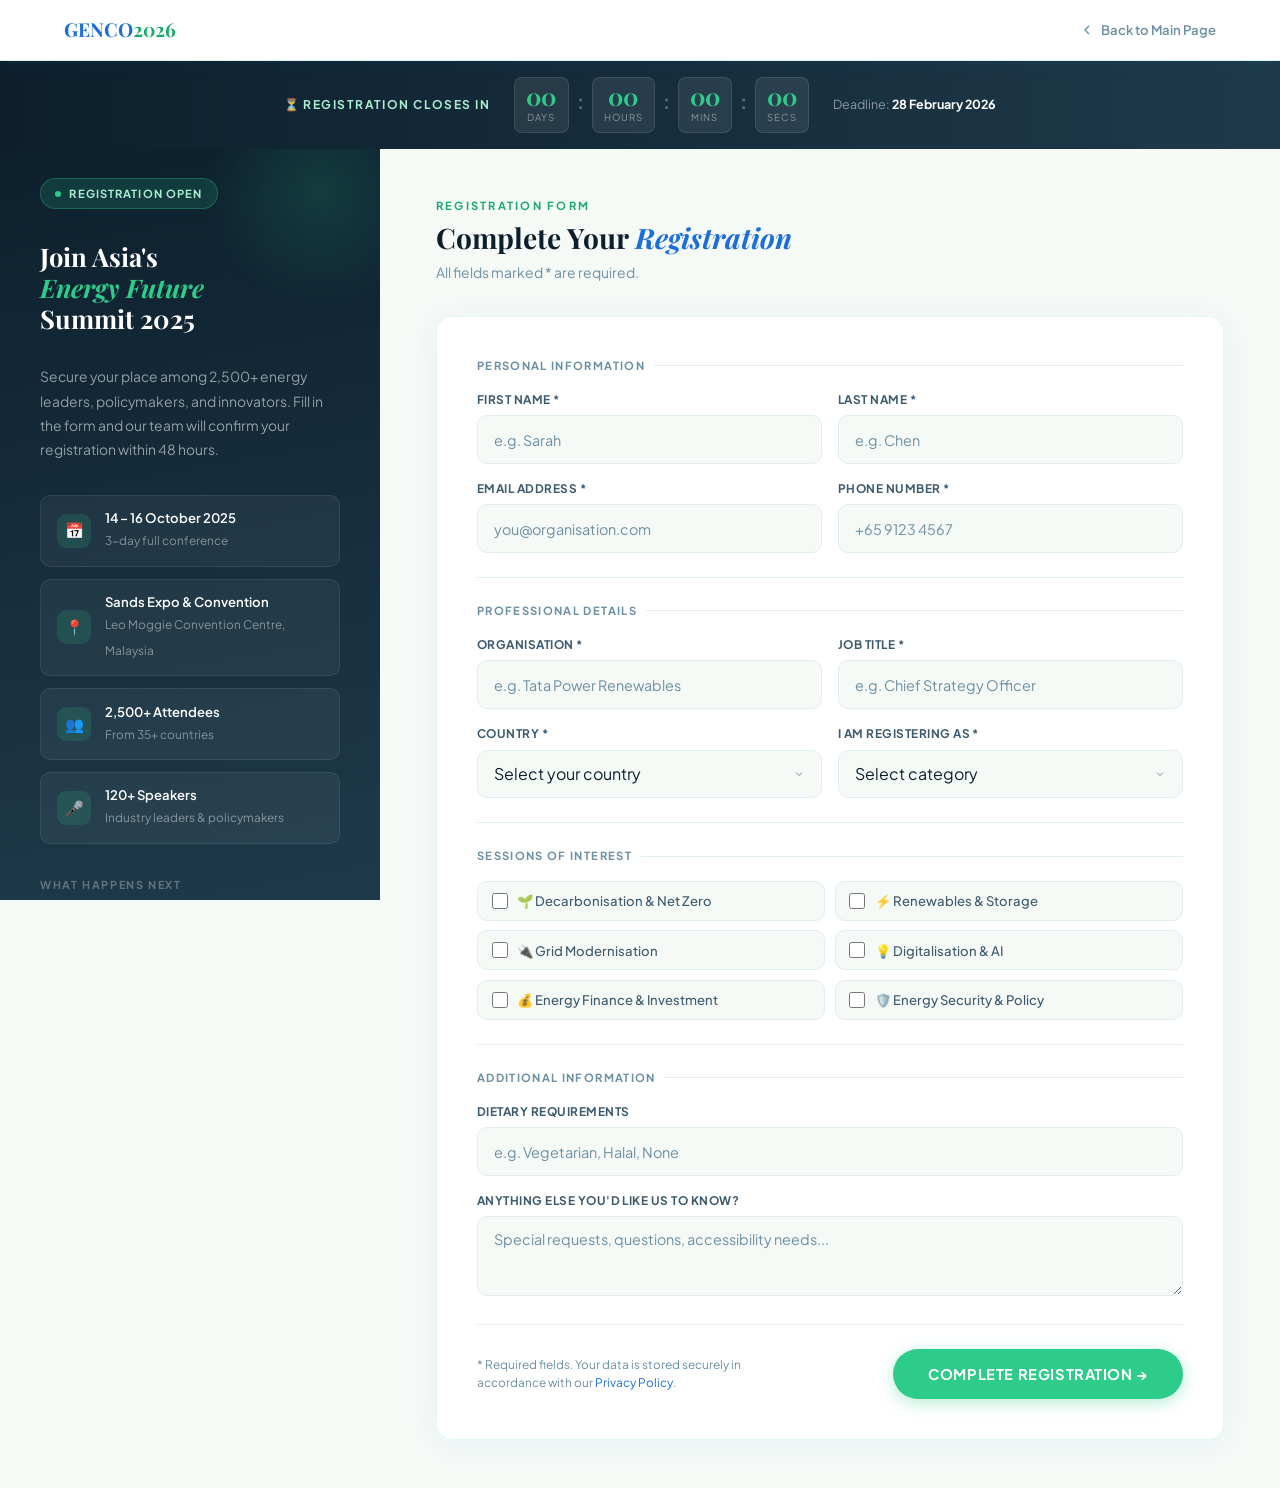
==== register.html @ 635a9273 "Update register.html" ====
<!DOCTYPE html>
<html lang="en">
<head>
<meta charset="UTF-8">
<meta name="viewport" content="width=device-width, initial-scale=1.0, maximum-scale=1.0">
<meta name="description" content="Register for Genco Conference 2026 — April 22-23, Malaysia.">
<title>Registration | Genco Conference 2026</title>
<link rel="preconnect" href="https://fonts.googleapis.com">
<link rel="preconnect" href="https://fonts.gstatic.com" crossorigin>
<link href="https://fonts.googleapis.com/css2?family=Plus+Jakarta+Sans:wght@300;400;500;600;700;800&family=Playfair+Display:ital,wght@0,700;1,700&display=swap" rel="stylesheet">
<style>
  *, *::before, *::after { box-sizing: border-box; margin: 0; padding: 0; }

  :root {
    --white:       #ffffff;
    --off-white:   #f6faf7;
    --surface-2:   #e0efea;
    --green:       #2ecc8a;
    --green-dark:  #1aaa70;
    --green-light: #a8edd0;
    --green-pale:  #d4f5e6;
    --green-xpale: #edfaf4;
    --blue:        #1d6fd8;
    --blue-pale:   #dbeafe;
    --ink:         #0d1f2d;
    --ink-mid:     #1e3a4a;
    --ink-light:   #3d5a6e;
    --text-muted:  #6b8fa3;
    --text-body:   #3d5a6e;
    --radius:      10px;
    --font-display:'Playfair Display', Georgia, serif;
    --font-body:   'Plus Jakarta Sans', sans-serif;
  }

  html { scroll-behavior: smooth; -webkit-text-size-adjust: 100%; }

  body {
    font-family: var(--font-body);
    background: var(--off-white);
    color: var(--text-body);
    line-height: 1.6;
    min-height: 100vh;
    -webkit-font-smoothing: antialiased;
  }

  /* ── NAV ── */
  nav {
    background: var(--white);
    border-bottom: 1px solid rgba(46,204,138,0.2);
    box-shadow: 0 1px 16px rgba(29,111,216,0.07);
    padding: 0.9rem 5%;
    display: flex; align-items: center; justify-content: space-between;
    position: sticky; top: 0; z-index: 100;
    min-height: 60px;
  }
  .nav-logo {
    font-family: var(--font-display);
    font-size: 1.2rem; font-weight: 700;
    color: var(--blue); text-decoration: none;
    flex-shrink: 0;
  }
  .nav-logo span { color: var(--green-dark); }
  .nav-back {
    display: flex; align-items: center; gap: 0.4rem;
    color: var(--text-muted); text-decoration: none;
    font-size: 0.82rem; font-weight: 600;
    transition: color 0.2s; white-space: nowrap;
  }
  .nav-back:hover { color: var(--blue); }

  /* ── COUNTDOWN BANNER ── */
  .countdown-banner {
    background: linear-gradient(90deg, var(--ink) 0%, var(--ink-mid) 100%);
    padding: 1rem 5%;
    display: flex; align-items: center; justify-content: center;
    gap: 1.5rem; flex-wrap: wrap;
    position: sticky; top: 60px; z-index: 99;
  }
  .countdown-label {
    font-size: 0.75rem; font-weight: 700; letter-spacing: 0.12em;
    text-transform: uppercase; color: var(--green-light);
    white-space: nowrap;
  }
  .countdown-timer {
    display: flex; align-items: center; gap: 0.5rem;
  }
  .countdown-unit {
    text-align: center;
    background: rgba(255,255,255,0.08);
    border: 1px solid rgba(255,255,255,0.1);
    border-radius: 8px;
    padding: 0.4rem 0.7rem;
    min-width: 52px;
  }
  .countdown-num {
    display: block;
    font-family: var(--font-display);
    font-size: 1.5rem; font-weight: 700;
    color: var(--green); line-height: 1;
  }
  .countdown-unit-label {
    display: block;
    font-size: 0.6rem; letter-spacing: 0.1em;
    text-transform: uppercase; color: rgba(255,255,255,0.45);
    margin-top: 0.15rem;
  }
  .countdown-sep {
    font-size: 1.2rem; font-weight: 700;
    color: rgba(255,255,255,0.3); line-height: 1;
    align-self: center; margin-bottom: 0.4rem;
  }
  .countdown-deadline {
    font-size: 0.78rem; color: rgba(255,255,255,0.5);
    white-space: nowrap;
  }
  .countdown-deadline strong { color: var(--white); }

  /* ── PAGE LAYOUT ── */
  .page-wrapper {
    min-height: calc(100vh - 130px);
  }

  /* ── LEFT PANEL ── */
  .left-panel {
    background: linear-gradient(170deg, var(--ink) 0%, var(--ink-mid) 100%);
    padding: 3rem 2.5rem;
    position: fixed;
    top: 130px;
    left: 0;
    width: 380px;
    height: calc(100vh - 130px);
    display: flex; flex-direction: column; gap: 2rem;
    overflow-y: auto; overflow-x: hidden;
    scrollbar-width: none;
    -ms-overflow-style: none;
    z-index: 10;
  }
  .left-panel::-webkit-scrollbar { display: none; }
  .left-panel::before {
    content: '';
    position: absolute; top: -60px; right: -60px;
    width: 240px; height: 240px; border-radius: 50%;
    background: radial-gradient(circle, rgba(46,204,138,0.15) 0%, transparent 70%);
    pointer-events: none;
  }
  .left-badge {
    display: inline-flex; align-items: center; gap: 0.5rem;
    background: rgba(46,204,138,0.15); border: 1px solid rgba(46,204,138,0.3);
    padding: 0.35rem 0.9rem; border-radius: 50px;
    font-size: 0.7rem; font-weight: 700; letter-spacing: 0.1em; text-transform: uppercase;
    color: var(--green-light); width: fit-content;
  }
  .left-badge-dot { width: 6px; height: 6px; border-radius: 50%; background: var(--green); animation: ping 1.5s infinite; flex-shrink: 0; }
  @keyframes ping { 0%{box-shadow:0 0 0 0 rgba(46,204,138,0.5)} 100%{box-shadow:0 0 0 8px rgba(46,204,138,0)} }

  .left-panel h1 {
    font-family: var(--font-display);
    font-size: clamp(1.6rem, 2vw, 2.2rem);
    font-weight: 700; line-height: 1.2;
    color: var(--white);
  }
  .left-panel h1 em { color: var(--green); font-style: italic; }
  .left-panel > p { font-size: 0.87rem; color: rgba(255,255,255,0.55); line-height: 1.75; }

  .event-details { display: flex; flex-direction: column; gap: 0.75rem; }
  .event-detail {
    display: flex; align-items: center; gap: 0.85rem;
    padding: 0.85rem 1rem;
    background: rgba(255,255,255,0.05);
    border: 1px solid rgba(255,255,255,0.08);
    border-radius: var(--radius);
  }
  .event-detail-icon {
    width: 34px; height: 34px; border-radius: 9px;
    background: rgba(46,204,138,0.15);
    display: flex; align-items: center; justify-content: center;
    font-size: 0.95rem; flex-shrink: 0;
  }
  .event-detail-text strong { display: block; font-size: 0.82rem; color: var(--white); font-weight: 600; line-height: 1.3; }
  .event-detail-text span { font-size: 0.74rem; color: rgba(255,255,255,0.45); }

  .left-steps-title {
    font-size: 0.68rem; letter-spacing: 0.15em; text-transform: uppercase;
    color: rgba(255,255,255,0.3); font-weight: 700; margin-bottom: 0.75rem;
  }
  .left-steps { display: flex; flex-direction: column; gap: 0.75rem; }
  .left-step { display: flex; align-items: flex-start; gap: 0.75rem; }
  .step-num {
    width: 22px; height: 22px; border-radius: 50%;
    background: linear-gradient(135deg, var(--green), var(--blue));
    display: flex; align-items: center; justify-content: center;
    font-size: 0.65rem; font-weight: 800; color: var(--white);
    flex-shrink: 0; margin-top: 0.12rem;
  }
  .step-text { font-size: 0.8rem; color: rgba(255,255,255,0.55); line-height: 1.5; }
  .step-text strong { color: rgba(255,255,255,0.88); display: block; font-size: 0.83rem; margin-bottom: 0.1rem; }

  /* ── RIGHT PANEL ── */
  .right-panel { padding: 3rem 3.5rem; background: var(--off-white); margin-left: 380px; }

  .form-header { margin-bottom: 2rem; }
  .section-label { font-size: 0.7rem; font-weight: 700; letter-spacing: 0.2em; text-transform: uppercase; color: var(--green-dark); margin-bottom: 0.4rem; display: block; }
  .form-header h2 { font-family: var(--font-display); font-size: clamp(1.5rem, 2.2vw, 2rem); font-weight: 700; color: var(--ink); line-height: 1.2; }
  .form-header h2 em { color: var(--blue); font-style: italic; }
  .form-header p { font-size: 0.87rem; color: var(--text-muted); margin-top: 0.4rem; }

  /* ── FORM CARD ── */
  .form-card {
    background: var(--white); border-radius: 16px;
    padding: 2.5rem;
    box-shadow: 0 4px 32px rgba(29,111,216,0.07);
    border: 1.5px solid rgba(46,204,138,0.12);
  }

  .form-section-title {
    font-size: 0.7rem; font-weight: 700; color: var(--text-muted);
    letter-spacing: 0.12em; text-transform: uppercase;
    margin-bottom: 1rem; display: flex; align-items: center; gap: 0.6rem;
  }
  .form-section-title::after {
    content: ''; flex: 1; height: 1px; background: var(--surface-2);
  }

  .form-row { display: grid; grid-template-columns: 1fr 1fr; gap: 1rem; margin-bottom: 1rem; }
  .form-group { display: flex; flex-direction: column; gap: 0.35rem; }

  .form-group label {
    font-size: 0.74rem; font-weight: 700;
    color: var(--ink-light); letter-spacing: 0.04em; text-transform: uppercase;
  }
  .form-group input,
  .form-group select,
  .form-group textarea {
    padding: 0.8rem 1rem;
    border: 1.5px solid var(--surface-2);
    border-radius: var(--radius);
    font-family: var(--font-body);
    font-size: 1rem; /* 1rem prevents iOS zoom on focus */
    color: var(--ink);
    background: var(--off-white);
    transition: all 0.2s; outline: none; width: 100%;
    -webkit-appearance: none;
    appearance: none;
  }
  .form-group input:focus,
  .form-group select:focus,
  .form-group textarea:focus {
    border-color: var(--blue);
    background: var(--white);
    box-shadow: 0 0 0 3px rgba(29,111,216,0.08);
  }
  .form-group input::placeholder,
  .form-group textarea::placeholder { color: var(--text-muted); font-size: 0.9rem; }
  .form-group select {
    cursor: pointer;
    background-image: url("data:image/svg+xml,%3Csvg xmlns='http://www.w3.org/2000/svg' width='12' height='12' viewBox='0 0 24 24' fill='none' stroke='%236b8fa3' stroke-width='2'%3E%3Cpolyline points='6 9 12 15 18 9'%3E%3C/polyline%3E%3C/svg%3E");
    background-repeat: no-repeat;
    background-position: right 1rem center;
    background-color: var(--off-white);
    padding-right: 2.5rem;
  }
  .form-group select:focus { background-color: var(--white); }
  .form-group textarea { resize: vertical; min-height: 80px; }

  .form-divider { height: 1px; background: var(--surface-2); margin: 1.5rem 0; }

  /* SESSION CHECKBOXES */
  .session-checks { display: grid; grid-template-columns: 1fr 1fr; gap: 0.6rem; margin-bottom: 1rem; }
  .session-check {
    display: flex; align-items: center; gap: 0.6rem;
    cursor: pointer; padding: 0.65rem 0.85rem;
    border-radius: var(--radius); border: 1.5px solid var(--surface-2);
    background: var(--off-white); transition: all 0.2s;
    -webkit-tap-highlight-color: transparent;
  }
  .session-check:hover,
  .session-check:has(input:checked) { border-color: var(--green); background: var(--green-xpale); }
  .session-check input[type="checkbox"] {
    width: 16px; height: 16px;
    accent-color: var(--green); cursor: pointer; flex-shrink: 0;
  }
  .session-check span { font-size: 0.82rem; color: var(--text-body); font-weight: 500; line-height: 1.3; }

  /* SUBMIT ROW */
  .form-submit {
    display: flex; align-items: center; justify-content: space-between;
    flex-wrap: wrap; gap: 1rem; margin-top: 1.75rem;
    padding-top: 1.5rem; border-top: 1px solid var(--surface-2);
  }
  .form-note { font-size: 0.74rem; color: var(--text-muted); max-width: 280px; line-height: 1.55; }
  .form-note a { color: var(--blue); text-decoration: none; }

  .btn-submit {
    background: var(--green); color: var(--white);
    padding: 1rem 2.2rem; border-radius: 50px;
    font-family: var(--font-body);
    font-size: 0.92rem; font-weight: 700; letter-spacing: 0.04em;
    text-transform: uppercase; border: none; cursor: pointer;
    transition: all 0.2s;
    box-shadow: 0 4px 16px rgba(46,204,138,0.35);
    white-space: nowrap; flex-shrink: 0;
    -webkit-tap-highlight-color: transparent;
    touch-action: manipulation;
  }
  .btn-submit:hover { background: var(--green-dark); transform: translateY(-2px); box-shadow: 0 8px 24px rgba(46,204,138,0.45); }
  .btn-submit:active { transform: translateY(0); }
  .btn-submit:disabled { opacity: 0.65; cursor: not-allowed; transform: none; }

  /* ── SUCCESS ── */
  .form-success {
    display: none; text-align: center;
    padding: 4rem 1.5rem;
    animation: fadeUp 0.6s ease both;
  }
  @keyframes fadeUp { from{opacity:0;transform:translateY(16px)} to{opacity:1;transform:translateY(0)} }
  .success-circle {
    width: 88px; height: 88px; border-radius: 50%;
    background: var(--green-pale); margin: 0 auto 1.5rem;
    display: flex; align-items: center; justify-content: center;
    font-size: 2.5rem;
  }
  .form-success h3 { font-family: var(--font-display); font-size: 1.9rem; color: var(--ink); margin-bottom: 0.75rem; }
  .form-success p { color: var(--text-muted); font-size: 0.9rem; line-height: 1.75; max-width: 380px; margin: 0 auto 2rem; }
  .back-home {
    display: inline-flex; align-items: center; gap: 0.5rem;
    color: var(--blue); font-weight: 700; font-size: 0.88rem;
    text-decoration: none; padding: 0.8rem 1.8rem;
    border: 2px solid var(--blue-pale); border-radius: 50px;
    transition: all 0.2s;
  }
  .back-home:hover { background: var(--blue-pale); }

  /* ── MOBILE COUNTDOWN (shown only on mobile) ── */
  .mobile-countdown { display: none; }

  /* ── RESPONSIVE ── */

  /* Tablet */
  @media (max-width: 960px) {
    .page-wrapper { display: block; }
    .left-panel {
      position: relative; top: 0; left: 0;
      width: 100%; height: auto;
      padding: 2.5rem 5%;
      flex-direction: row; flex-wrap: wrap; gap: 1.5rem;
    }
    .left-panel::before { display: none; }
    .left-badge, .left-panel h1, .left-panel > p { width: 100%; }
    .event-details { flex: 1; min-width: 240px; }
    .left-steps-section { flex: 1; min-width: 240px; }
    .right-panel { padding: 2.5rem 5%; margin-left: 0; }
  }

  /* Mobile */
  @media (max-width: 640px) {
    nav { padding: 0.8rem 4%; }
    .nav-logo { font-size: 1.1rem; }
    .nav-back span { display: none; }

    /* Countdown banner — compact on mobile */
    .countdown-banner { padding: 0.75rem 4%; gap: 0.75rem; flex-direction: column; align-items: center; }
    .countdown-timer { gap: 0.35rem; }
    .countdown-unit { min-width: 44px; padding: 0.35rem 0.5rem; }
    .countdown-num { font-size: 1.3rem; }

    /* Left panel stacked cleanly on mobile */
    .left-panel { padding: 2rem 4%; flex-direction: column; gap: 1.25rem; }
    .left-panel h1 { font-size: 1.6rem; }
    .left-panel > p { display: none; } /* Hide on mobile to save space */
    .event-details { display: grid; grid-template-columns: 1fr 1fr; gap: 0.6rem; }
    .event-detail { padding: 0.7rem 0.8rem; gap: 0.6rem; }
    .event-detail-icon { width: 28px; height: 28px; font-size: 0.8rem; }
    .event-detail-text strong { font-size: 0.76rem; }
    .event-detail-text span { font-size: 0.68rem; }
    .left-steps { display: none; } /* Hide steps on mobile */
    .left-steps-title { display: none; }

    /* Form panel */
    .right-panel { padding: 1.75rem 4%; }
    .form-header { margin-bottom: 1.5rem; }
    .form-card { padding: 1.5rem 1.1rem; border-radius: 12px; }

    /* Single column form on mobile */
    .form-row { grid-template-columns: 1fr; gap: 0.85rem; margin-bottom: 0.85rem; }
    .session-checks { grid-template-columns: 1fr; gap: 0.5rem; }

    /* Bigger tap targets */
    .form-group input,
    .form-group select,
    .form-group textarea {
      padding: 0.9rem 1rem;
      font-size: 1rem; /* Prevents iOS zoom */
    }
    .session-check { padding: 0.75rem 1rem; }

    /* Submit row stacked */
    .form-submit { flex-direction: column; align-items: stretch; gap: 1rem; }
    .form-note { max-width: 100%; }
    .btn-submit {
      width: 100%; text-align: center;
      padding: 1.1rem; font-size: 1rem;
    }

    /* Success */
    .form-success { padding: 3rem 1rem; }
    .form-success h3 { font-size: 1.5rem; }
  }

  @media (max-width: 380px) {
    .event-details { grid-template-columns: 1fr; }
    .countdown-unit { min-width: 38px; }
    .countdown-num { font-size: 1.1rem; }
  }
</style>
</head>
<body>

<!-- NAV -->
<nav>
  <a href="conference-landing.html" class="nav-logo">GENCO<span>2026</span></a>
  <a href="conference-landing.html" class="nav-back">
    <svg width="16" height="16" viewBox="0 0 24 24" fill="none" stroke="currentColor" stroke-width="2"><polyline points="15 18 9 12 15 6"/></svg>
    <span>Back to Main Page</span>
  </a>
</nav>

<!-- COUNTDOWN BANNER -->
<div class="countdown-banner">
  <span class="countdown-label">⏳ Registration closes in</span>
  <div class="countdown-timer">
    <div class="countdown-unit">
      <span class="countdown-num" id="cd-days">--</span>
      <span class="countdown-unit-label">Days</span>
    </div>
    <span class="countdown-sep">:</span>
    <div class="countdown-unit">
      <span class="countdown-num" id="cd-hours">--</span>
      <span class="countdown-unit-label">Hours</span>
    </div>
    <span class="countdown-sep">:</span>
    <div class="countdown-unit">
      <span class="countdown-num" id="cd-mins">--</span>
      <span class="countdown-unit-label">Mins</span>
    </div>
    <span class="countdown-sep">:</span>
    <div class="countdown-unit">
      <span class="countdown-num" id="cd-secs">--</span>
      <span class="countdown-unit-label">Secs</span>
    </div>
  </div>
  <span class="countdown-deadline">Deadline: <strong>28 February 2026</strong></span>
</div>

<!-- PAGE BODY -->
<div class="page-wrapper">

  <!-- LEFT PANEL -->
  <div class="left-panel">
    <div class="left-badge"><div class="left-badge-dot"></div>Registration Open</div>
    <h1>Join Asia's<br><em>Energy Future</em><br>Summit 2025</h1>
    <p>Secure your place among 2,500+ energy leaders, policymakers, and innovators. Fill in the form and our team will confirm your registration within 48 hours.</p>

    <div class="event-details">
      <div class="event-detail">
        <div class="event-detail-icon">📅</div>
        <div class="event-detail-text">
          <strong>14 – 16 October 2025</strong>
          <span>3-day full conference</span>
        </div>
      </div>
      <div class="event-detail">
        <div class="event-detail-icon">📍</div>
        <div class="event-detail-text">
          <strong>Sands Expo & Convention</strong>
          <span>Leo Moggie Convention Centre, Malaysia</span>
        </div>
      </div>
      <div class="event-detail">
        <div class="event-detail-icon">👥</div>
        <div class="event-detail-text">
          <strong>2,500+ Attendees</strong>
          <span>From 35+ countries</span>
        </div>
      </div>
      <div class="event-detail">
        <div class="event-detail-icon">🎤</div>
        <div class="event-detail-text">
          <strong>120+ Speakers</strong>
          <span>Industry leaders & policymakers</span>
        </div>
      </div>
    </div>

    <div class="left-steps-section">
      <p class="left-steps-title">What happens next</p>
      <div class="left-steps">
        <div class="left-step">
          <div class="step-num">1</div>
          <div class="step-text"><strong>Submit your registration</strong>Fill in all required fields and click submit.</div>
        </div>
        <div class="left-step">
          <div class="step-num">2</div>
          <div class="step-text"><strong>Confirmation within 48hrs</strong>Our team will review and send a confirmation email.</div>
        </div>
        <div class="left-step">
          <div class="step-num">3</div>
          <div class="step-text"><strong>Receive your access pass</strong>Your badge and event details will be sent closer to the date.</div>
        </div>
      </div>
    </div>
  </div>

  <!-- RIGHT PANEL -->
  <div class="right-panel">
    <div class="form-header">
      <span class="section-label">Registration Form</span>
      <h2>Complete Your <em>Registration</em></h2>
      <p>All fields marked * are required.</p>
    </div>

    <div class="form-card">
      <form id="registrationForm">

        <!-- PERSONAL INFO -->
        <span class="form-section-title">Personal Information</span>
        <div class="form-row">
          <div class="form-group">
            <label for="firstName">First Name *</label>
            <input type="text" id="firstName" name="firstName" placeholder="e.g. Sarah" required autocomplete="given-name">
          </div>
          <div class="form-group">
            <label for="lastName">Last Name *</label>
            <input type="text" id="lastName" name="lastName" placeholder="e.g. Chen" required autocomplete="family-name">
          </div>
        </div>
        <div class="form-row">
          <div class="form-group">
            <label for="email">Email Address *</label>
            <input type="email" id="email" name="email" placeholder="you@organisation.com" required autocomplete="email" inputmode="email">
          </div>
          <div class="form-group">
            <label for="phone">Phone Number *</label>
            <input type="tel" id="phone" name="phone" placeholder="+65 9123 4567" required autocomplete="tel" inputmode="tel">
          </div>
        </div>

        <div class="form-divider"></div>

        <!-- PROFESSIONAL DETAILS -->
        <span class="form-section-title">Professional Details</span>
        <div class="form-row">
          <div class="form-group">
            <label for="organisation">Organisation *</label>
            <input type="text" id="organisation" name="organisation" placeholder="e.g. Tata Power Renewables" required autocomplete="organization">
          </div>
          <div class="form-group">
            <label for="jobTitle">Job Title *</label>
            <input type="text" id="jobTitle" name="jobTitle" placeholder="e.g. Chief Strategy Officer" required autocomplete="organization-title">
          </div>
        </div>
        <div class="form-row">
          <div class="form-group">
            <label for="country">Country *</label>
            <select id="country" name="country" required autocomplete="country-name">
              <option value="" disabled selected>Select your country</option>
              <option>Singapore</option>
              <option>Malaysia</option>
              <option>Indonesia</option>
              <option>Thailand</option>
              <option>Philippines</option>
              <option>Vietnam</option>
              <option>India</option>
              <option>China</option>
              <option>Japan</option>
              <option>South Korea</option>
              <option>Australia</option>
              <option>United Arab Emirates</option>
              <option>United Kingdom</option>
              <option>United States</option>
              <option>Other</option>
            </select>
          </div>
          <div class="form-group">
            <label for="attendeeType">I am registering as *</label>
            <select id="attendeeType" name="attendeeType" required>
              <option value="" disabled selected>Select category</option>
              <option>Utility Executive / Grid Operator</option>
              <option>Policymaker / Regulator</option>
              <option>Investor / Financier</option>
              <option>Technology Innovator / Startup</option>
              <option>Sustainability Leader</option>
              <option>Consultant / Advisor</option>
              <option>Academic / Researcher</option>
              <option>Media / Press</option>
              <option>Other</option>
            </select>
          </div>
        </div>

        <div class="form-divider"></div>

        <!-- SESSIONS -->
        <span class="form-section-title">Sessions of Interest</span>
        <div class="session-checks">
          <label class="session-check"><input type="checkbox" name="sessions" value="Decarbonisation & Net Zero"><span>🌱 Decarbonisation & Net Zero</span></label>
          <label class="session-check"><input type="checkbox" name="sessions" value="Renewables & Storage"><span>⚡ Renewables & Storage</span></label>
          <label class="session-check"><input type="checkbox" name="sessions" value="Grid Modernisation"><span>🔌 Grid Modernisation</span></label>
          <label class="session-check"><input type="checkbox" name="sessions" value="Digitalisation & AI"><span>💡 Digitalisation & AI</span></label>
          <label class="session-check"><input type="checkbox" name="sessions" value="Energy Finance & Investment"><span>💰 Energy Finance & Investment</span></label>
          <label class="session-check"><input type="checkbox" name="sessions" value="Energy Security & Policy"><span>🛡️ Energy Security & Policy</span></label>
        </div>

        <div class="form-divider"></div>

        <!-- ADDITIONAL -->
        <span class="form-section-title">Additional Information</span>
        <div class="form-group" style="margin-bottom:1rem">
          <label for="dietaryReq">Dietary Requirements</label>
          <input type="text" id="dietaryReq" name="dietaryReq" placeholder="e.g. Vegetarian, Halal, None">
        </div>
        <div class="form-group">
          <label for="message">Anything else you'd like us to know?</label>
          <textarea id="message" name="message" placeholder="Special requests, questions, accessibility needs..."></textarea>
        </div>

        <!-- SUBMIT -->
        <div class="form-submit">
          <p class="form-note">* Required fields. Your data is stored securely in accordance with our <a href="#">Privacy Policy</a>.</p>
          <button type="submit" class="btn-submit">Complete Registration →</button>
        </div>

      </form>

      <!-- SUCCESS STATE -->
      <div class="form-success" id="formSuccess">
        <div class="success-circle">✅</div>
        <h3>Registration Complete!</h3>
        <p>Thank you for registering for AFES 2025. Our team will confirm your place within 48 hours. Please check your inbox for a confirmation email.</p>
        <a href="conference-landing.html" class="back-home">← Back to Main Page</a>
      </div>
    </div>
  </div>

</div>

<script>
  // ── COUNTDOWN (target: 23 April 2026, Malaysia Time UTC+8) ──
  function updateCountdown() {
    const now = new Date();
    // Target date in MYT (UTC+8)
    const target = new Date('2026-04-23T23:59:59+08:00');
    const diff = target - now;

    if (diff <= 0) {
      document.getElementById('cd-days').textContent  = '00';
      document.getElementById('cd-hours').textContent = '00';
      document.getElementById('cd-mins').textContent  = '00';
      document.getElementById('cd-secs').textContent  = '00';
      return;
    }

    const days  = Math.floor(diff / (1000 * 60 * 60 * 24));
    const hours = Math.floor((diff % (1000 * 60 * 60 * 24)) / (1000 * 60 * 60));
    const mins  = Math.floor((diff % (1000 * 60 * 60)) / (1000 * 60));
    const secs  = Math.floor((diff % (1000 * 60)) / 1000);

    document.getElementById('cd-days').textContent  = String(days).padStart(2, '0');
    document.getElementById('cd-hours').textContent = String(hours).padStart(2, '0');
    document.getElementById('cd-mins').textContent  = String(mins).padStart(2, '0');
    document.getElementById('cd-secs').textContent  = String(secs).padStart(2, '0');
  }
  updateCountdown();
  setInterval(updateCountdown, 1000);

  // ── POWER AUTOMATE FORM SUBMISSION ──
  const POWER_AUTOMATE_URL = "https://default08f5913dd076402cad2189f61f125e.cd.environment.api.powerplatform.com:443/powerautomate/automations/direct/workflows/f3304d99fb394afa924811af55a016dc/triggers/manual/paths/invoke?api-version=1&sp=%2Ftriggers%2Fmanual%2Frun&sv=1.0&sig=OUdSOdEmNMV_7i8dR1SljUxA7QQ46a64s8aYVXcRmFY";

  const form = document.getElementById("registrationForm");
  if (form) {
    form.addEventListener("submit", async function(e) {
      e.preventDefault();
      const btn = form.querySelector("button[type=submit]");
      btn.textContent = "Submitting...";
      btn.disabled = true;

      const sessions = [...form.querySelectorAll('input[name="sessions"]:checked')]
        .map(cb => cb.value).join(", ");

      const payload = {
        firstName:    form.firstName.value.trim(),
        lastName:     form.lastName.value.trim(),
        email:        form.email.value.trim(),
        phone:        form.phone.value.trim(),
        organisation: form.organisation.value.trim(),
        jobTitle:     form.jobTitle.value.trim(),
        country:      form.country.value,
        attendeeType: form.attendeeType.value,
        sessions:     sessions,
        dietary:      form.dietaryReq.value.trim(),
        message:      form.message.value.trim(),
        submittedAt:  new Date().toLocaleString('en-MY', { timeZone: 'Asia/Kuala_Lumpur', year: 'numeric', month: '2-digit', day: '2-digit', hour: '2-digit', minute: '2-digit', second: '2-digit', hour12: false }) + ' MYT'
      };

      try {
        const response = await fetch(POWER_AUTOMATE_URL, {
          method: "POST",
          headers: { "Content-Type": "application/json" },
          body: JSON.stringify(payload)
        });

        if (response.ok || response.status === 202) {
          form.style.display = "none";
          document.getElementById("formSuccess").style.display = "block";
          window.scrollTo({ top: 0, behavior: "smooth" });
        } else {
          throw new Error("Server error: " + response.status);
        }
      } catch (err) {
        console.error("Submission error:", err);
        btn.textContent = "Complete Registration →";
        btn.disabled = false;
        alert("Something went wrong. Please try again or contact us at info@afes2025.com");
      }
    });
  }
</script>
</body>
</html>
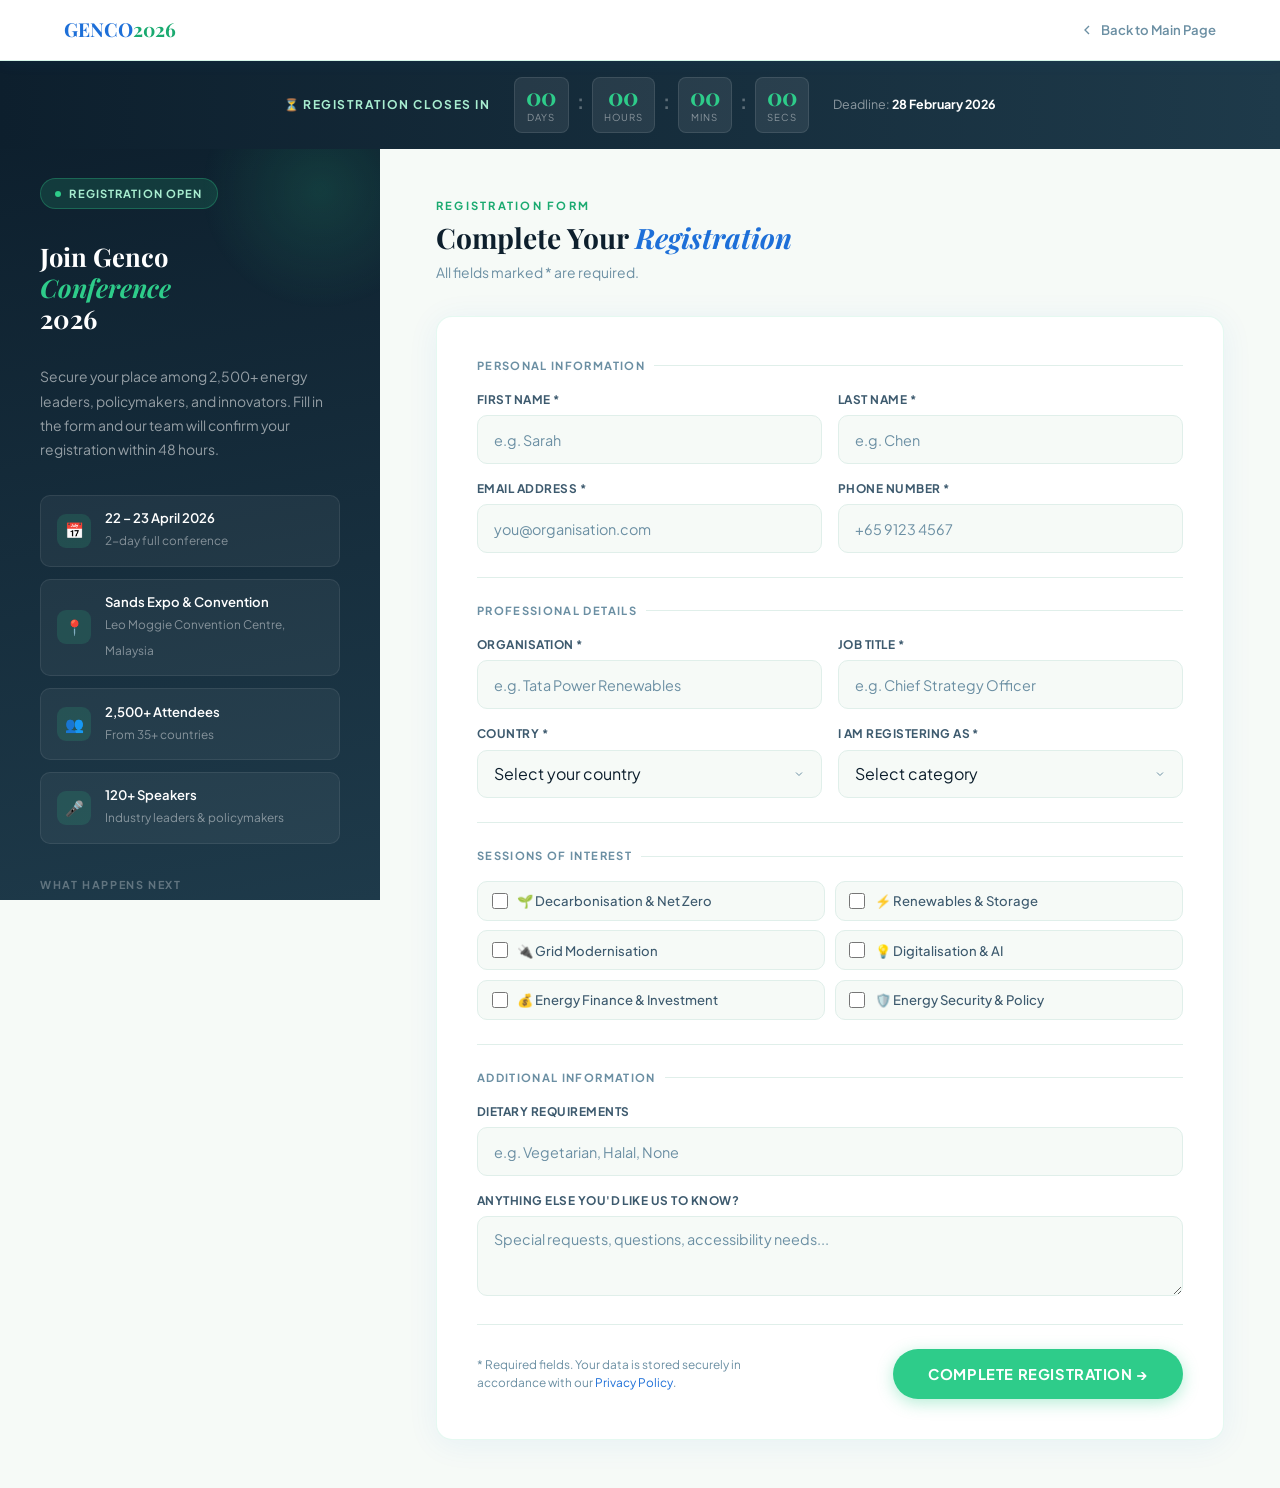
==== commit c334a57a: "Update register.html" ====
--- a/register.html
+++ b/register.html
@@ -417,8 +417,8 @@
 
 <!-- NAV -->
 <nav>
-  <a href="conference-landing.html" class="nav-logo">GENCO<span>2026</span></a>
-  <a href="conference-landing.html" class="nav-back">
+  <a href="index.html" class="nav-logo">GENCO<span>2026</span></a>
+  <a href="index.html" class="nav-back">
     <svg width="16" height="16" viewBox="0 0 24 24" fill="none" stroke="currentColor" stroke-width="2"><polyline points="15 18 9 12 15 6"/></svg>
     <span>Back to Main Page</span>
   </a>
@@ -457,15 +457,15 @@
   <!-- LEFT PANEL -->
   <div class="left-panel">
     <div class="left-badge"><div class="left-badge-dot"></div>Registration Open</div>
-    <h1>Join Asia's<br><em>Energy Future</em><br>Summit 2025</h1>
+    <h1>Join Genco<br><em>Conference</em><br>2026</h1>
     <p>Secure your place among 2,500+ energy leaders, policymakers, and innovators. Fill in the form and our team will confirm your registration within 48 hours.</p>
 
     <div class="event-details">
       <div class="event-detail">
         <div class="event-detail-icon">📅</div>
         <div class="event-detail-text">
-          <strong>14 – 16 October 2025</strong>
-          <span>3-day full conference</span>
+          <strong>22 – 23 April 2026</strong>
+          <span>2-day full conference</span>
         </div>
       </div>
       <div class="event-detail">
@@ -635,8 +635,8 @@
       <div class="form-success" id="formSuccess">
         <div class="success-circle">✅</div>
         <h3>Registration Complete!</h3>
-        <p>Thank you for registering for AFES 2025. Our team will confirm your place within 48 hours. Please check your inbox for a confirmation email.</p>
-        <a href="conference-landing.html" class="back-home">← Back to Main Page</a>
+        <p>Thank you for registering for GCON 2026. Our team will confirm your place within 48 hours. Please check your inbox for a confirmation email.</p>
+        <a href="index.html" class="back-home">← Back to Main Page</a>
       </div>
     </div>
   </div>
@@ -719,7 +719,7 @@
         console.error("Submission error:", err);
         btn.textContent = "Complete Registration →";
         btn.disabled = false;
-        alert("Something went wrong. Please try again or contact us at info@afes2025.com");
+        alert("Something went wrong. Please try again or contact us at atifhaziq.othman@tnb.com.my");
       }
     });
   }
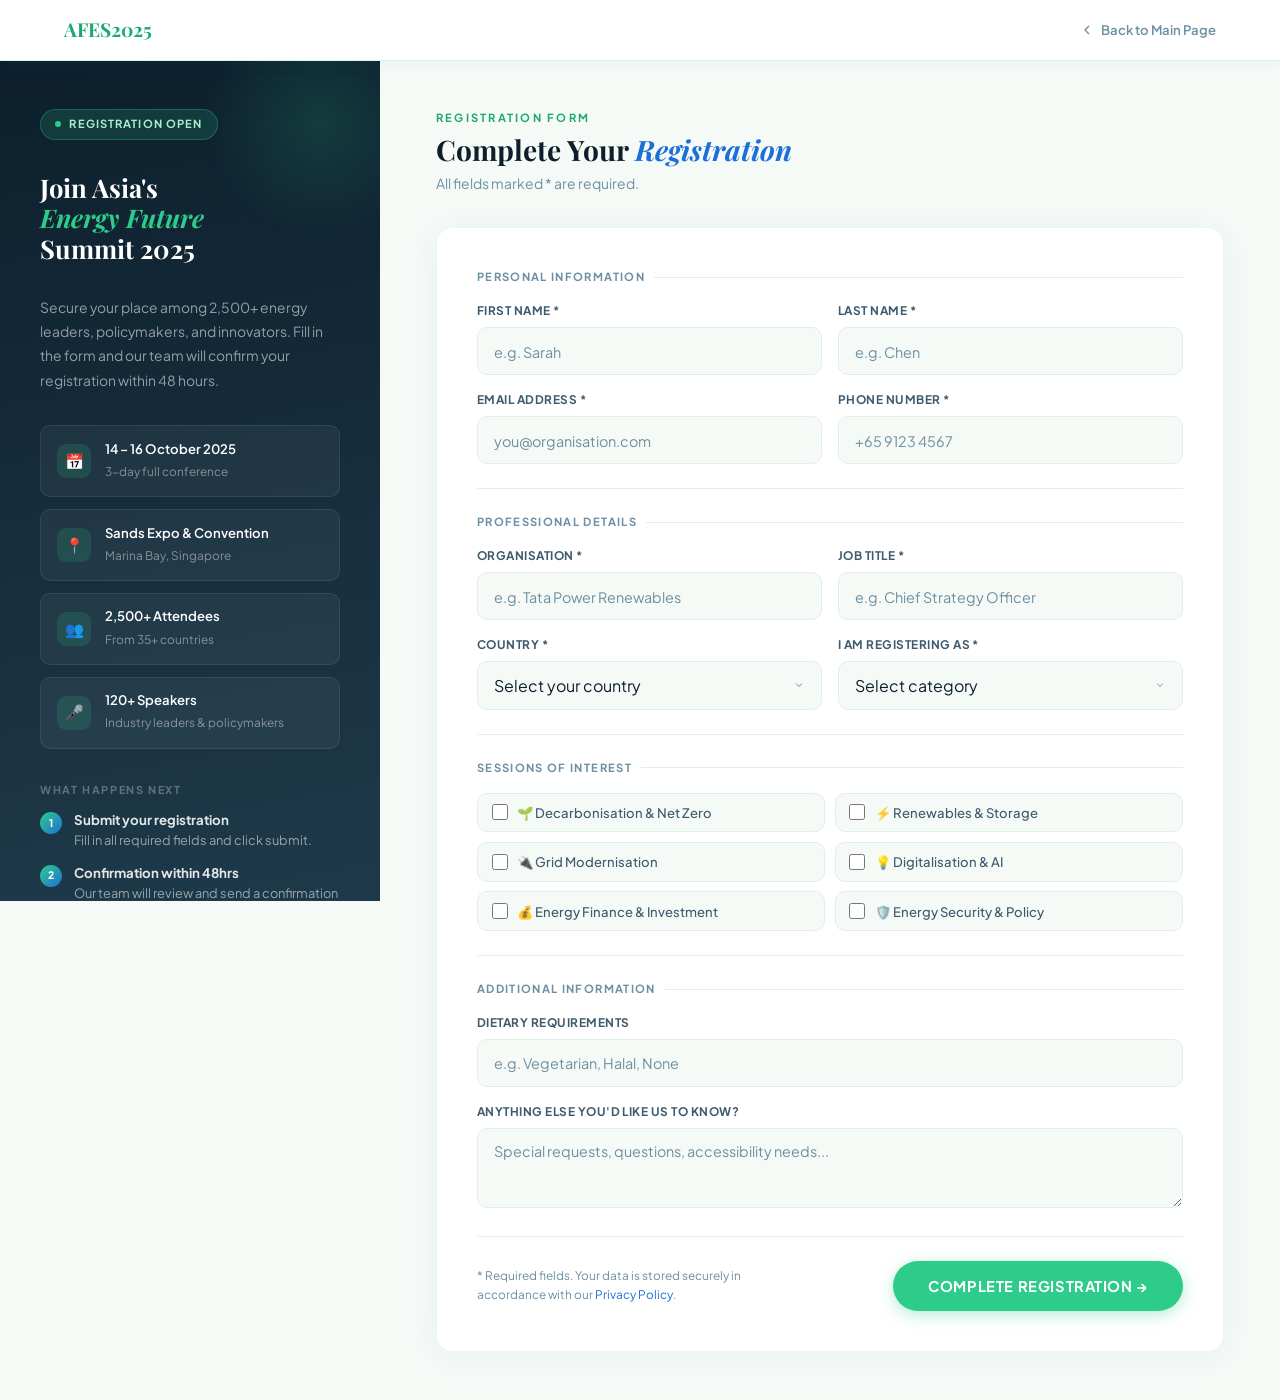
==== commit 6fb31539: "Commit" ====
--- a/register.html
+++ b/register.html
@@ -3,8 +3,8 @@
 <head>
 <meta charset="UTF-8">
 <meta name="viewport" content="width=device-width, initial-scale=1.0, maximum-scale=1.0">
-<meta name="description" content="Register for Genco Conference 2026 — April 22-23, Malaysia.">
-<title>Registration | Genco Conference 2026</title>
+<meta name="description" content="Register for Asia Future Energy Summit 2025 — October 14–16, Singapore.">
+<title>Registration | Asia Future Energy Summit 2025</title>
 <link rel="preconnect" href="https://fonts.googleapis.com">
 <link rel="preconnect" href="https://fonts.gstatic.com" crossorigin>
 <link href="https://fonts.googleapis.com/css2?family=Plus+Jakarta+Sans:wght@300;400;500;600;700;800&family=Playfair+Display:ital,wght@0,700;1,700&display=swap" rel="stylesheet">
@@ -58,8 +58,11 @@
     font-size: 1.2rem; font-weight: 700;
     color: var(--blue); text-decoration: none;
     flex-shrink: 0;
+    display: flex; align-items: center; gap: 0.6rem;
   }
   .nav-logo span { color: var(--green-dark); }
+  /* Replace 'your-logo.png' with your logo filename (same folder as HTML) */
+  .nav-logo-img { height: 36px; width: auto; display: block; object-fit: contain; }
   .nav-back {
     display: flex; align-items: center; gap: 0.4rem;
     color: var(--text-muted); text-decoration: none;
@@ -68,74 +71,22 @@
   }
   .nav-back:hover { color: var(--blue); }
 
-  /* ── COUNTDOWN BANNER ── */
-  .countdown-banner {
-    background: linear-gradient(90deg, var(--ink) 0%, var(--ink-mid) 100%);
-    padding: 1rem 5%;
-    display: flex; align-items: center; justify-content: center;
-    gap: 1.5rem; flex-wrap: wrap;
-    position: sticky; top: 60px; z-index: 99;
-  }
-  .countdown-label {
-    font-size: 0.75rem; font-weight: 700; letter-spacing: 0.12em;
-    text-transform: uppercase; color: var(--green-light);
-    white-space: nowrap;
-  }
-  .countdown-timer {
-    display: flex; align-items: center; gap: 0.5rem;
-  }
-  .countdown-unit {
-    text-align: center;
-    background: rgba(255,255,255,0.08);
-    border: 1px solid rgba(255,255,255,0.1);
-    border-radius: 8px;
-    padding: 0.4rem 0.7rem;
-    min-width: 52px;
-  }
-  .countdown-num {
-    display: block;
-    font-family: var(--font-display);
-    font-size: 1.5rem; font-weight: 700;
-    color: var(--green); line-height: 1;
-  }
-  .countdown-unit-label {
-    display: block;
-    font-size: 0.6rem; letter-spacing: 0.1em;
-    text-transform: uppercase; color: rgba(255,255,255,0.45);
-    margin-top: 0.15rem;
-  }
-  .countdown-sep {
-    font-size: 1.2rem; font-weight: 700;
-    color: rgba(255,255,255,0.3); line-height: 1;
-    align-self: center; margin-bottom: 0.4rem;
-  }
-  .countdown-deadline {
-    font-size: 0.78rem; color: rgba(255,255,255,0.5);
-    white-space: nowrap;
-  }
-  .countdown-deadline strong { color: var(--white); }
-
   /* ── PAGE LAYOUT ── */
   .page-wrapper {
-    min-height: calc(100vh - 130px);
+    display: grid;
+    grid-template-columns: 380px 1fr;
+    min-height: calc(100vh - 60px);
   }
 
   /* ── LEFT PANEL ── */
   .left-panel {
     background: linear-gradient(170deg, var(--ink) 0%, var(--ink-mid) 100%);
     padding: 3rem 2.5rem;
-    position: fixed;
-    top: 130px;
-    left: 0;
-    width: 380px;
-    height: calc(100vh - 130px);
+    position: sticky; top: 60px;
+    height: calc(100vh - 60px);
     display: flex; flex-direction: column; gap: 2rem;
     overflow-y: auto; overflow-x: hidden;
-    scrollbar-width: none;
-    -ms-overflow-style: none;
-    z-index: 10;
-  }
-  .left-panel::-webkit-scrollbar { display: none; }
+  }
   .left-panel::before {
     content: '';
     position: absolute; top: -60px; right: -60px;
@@ -196,7 +147,7 @@
   .step-text strong { color: rgba(255,255,255,0.88); display: block; font-size: 0.83rem; margin-bottom: 0.1rem; }
 
   /* ── RIGHT PANEL ── */
-  .right-panel { padding: 3rem 3.5rem; background: var(--off-white); margin-left: 380px; }
+  .right-panel { padding: 3rem 3.5rem; background: var(--off-white); }
 
   .form-header { margin-bottom: 2rem; }
   .section-label { font-size: 0.7rem; font-weight: 700; letter-spacing: 0.2em; text-transform: uppercase; color: var(--green-dark); margin-bottom: 0.4rem; display: block; }
@@ -337,10 +288,9 @@
 
   /* Tablet */
   @media (max-width: 960px) {
-    .page-wrapper { display: block; }
+    .page-wrapper { grid-template-columns: 1fr; }
     .left-panel {
-      position: relative; top: 0; left: 0;
-      width: 100%; height: auto;
+      position: relative; top: 0; height: auto;
       padding: 2.5rem 5%;
       flex-direction: row; flex-wrap: wrap; gap: 1.5rem;
     }
@@ -348,7 +298,7 @@
     .left-badge, .left-panel h1, .left-panel > p { width: 100%; }
     .event-details { flex: 1; min-width: 240px; }
     .left-steps-section { flex: 1; min-width: 240px; }
-    .right-panel { padding: 2.5rem 5%; margin-left: 0; }
+    .right-panel { padding: 2.5rem 5%; }
   }
 
   /* Mobile */
@@ -358,7 +308,6 @@
     .nav-back span { display: none; }
 
     /* Countdown banner — compact on mobile */
-    .countdown-banner { padding: 0.75rem 4%; gap: 0.75rem; flex-direction: column; align-items: center; }
     .countdown-timer { gap: 0.35rem; }
     .countdown-unit { min-width: 44px; padding: 0.35rem 0.5rem; }
     .countdown-num { font-size: 1.3rem; }
@@ -417,62 +366,39 @@
 
 <!-- NAV -->
 <nav>
-  <a href="index.html" class="nav-logo">GENCO<span>2026</span></a>
+  <a href="index.html" class="nav-logo">
+    <!-- Replace 'your-logo.png' with your actual logo filename -->
+    <img class="nav-logo-img" src="your-logo.png" alt="AFES Logo" onerror="this.style.display='none'">
+    <span class="nav-logo-text">AFES<span>2025</span></span>
+  </a>
   <a href="index.html" class="nav-back">
     <svg width="16" height="16" viewBox="0 0 24 24" fill="none" stroke="currentColor" stroke-width="2"><polyline points="15 18 9 12 15 6"/></svg>
     <span>Back to Main Page</span>
   </a>
 </nav>
 
-<!-- COUNTDOWN BANNER -->
-<div class="countdown-banner">
-  <span class="countdown-label">⏳ Registration closes in</span>
-  <div class="countdown-timer">
-    <div class="countdown-unit">
-      <span class="countdown-num" id="cd-days">--</span>
-      <span class="countdown-unit-label">Days</span>
-    </div>
-    <span class="countdown-sep">:</span>
-    <div class="countdown-unit">
-      <span class="countdown-num" id="cd-hours">--</span>
-      <span class="countdown-unit-label">Hours</span>
-    </div>
-    <span class="countdown-sep">:</span>
-    <div class="countdown-unit">
-      <span class="countdown-num" id="cd-mins">--</span>
-      <span class="countdown-unit-label">Mins</span>
-    </div>
-    <span class="countdown-sep">:</span>
-    <div class="countdown-unit">
-      <span class="countdown-num" id="cd-secs">--</span>
-      <span class="countdown-unit-label">Secs</span>
-    </div>
-  </div>
-  <span class="countdown-deadline">Deadline: <strong>28 February 2026</strong></span>
-</div>
-
 <!-- PAGE BODY -->
 <div class="page-wrapper">
 
   <!-- LEFT PANEL -->
   <div class="left-panel">
     <div class="left-badge"><div class="left-badge-dot"></div>Registration Open</div>
-    <h1>Join Genco<br><em>Conference</em><br>2026</h1>
+    <h1>Join Asia's<br><em>Energy Future</em><br>Summit 2025</h1>
     <p>Secure your place among 2,500+ energy leaders, policymakers, and innovators. Fill in the form and our team will confirm your registration within 48 hours.</p>
 
     <div class="event-details">
       <div class="event-detail">
         <div class="event-detail-icon">📅</div>
         <div class="event-detail-text">
-          <strong>22 – 23 April 2026</strong>
-          <span>2-day full conference</span>
+          <strong>14 – 16 October 2025</strong>
+          <span>3-day full conference</span>
         </div>
       </div>
       <div class="event-detail">
         <div class="event-detail-icon">📍</div>
         <div class="event-detail-text">
           <strong>Sands Expo & Convention</strong>
-          <span>Leo Moggie Convention Centre, Malaysia</span>
+          <span>Marina Bay, Singapore</span>
         </div>
       </div>
       <div class="event-detail">
@@ -635,7 +561,7 @@
       <div class="form-success" id="formSuccess">
         <div class="success-circle">✅</div>
         <h3>Registration Complete!</h3>
-        <p>Thank you for registering for GCON 2026. Our team will confirm your place within 48 hours. Please check your inbox for a confirmation email.</p>
+        <p>Thank you for registering for AFES 2025. Our team will confirm your place within 48 hours. Please check your inbox for a confirmation email.</p>
         <a href="index.html" class="back-home">← Back to Main Page</a>
       </div>
     </div>
@@ -719,7 +645,7 @@
         console.error("Submission error:", err);
         btn.textContent = "Complete Registration →";
         btn.disabled = false;
-        alert("Something went wrong. Please try again or contact us at atifhaziq.othman@tnb.com.my");
+        alert("Something went wrong. Please try again or contact us at info@afes2025.com");
       }
     });
   }
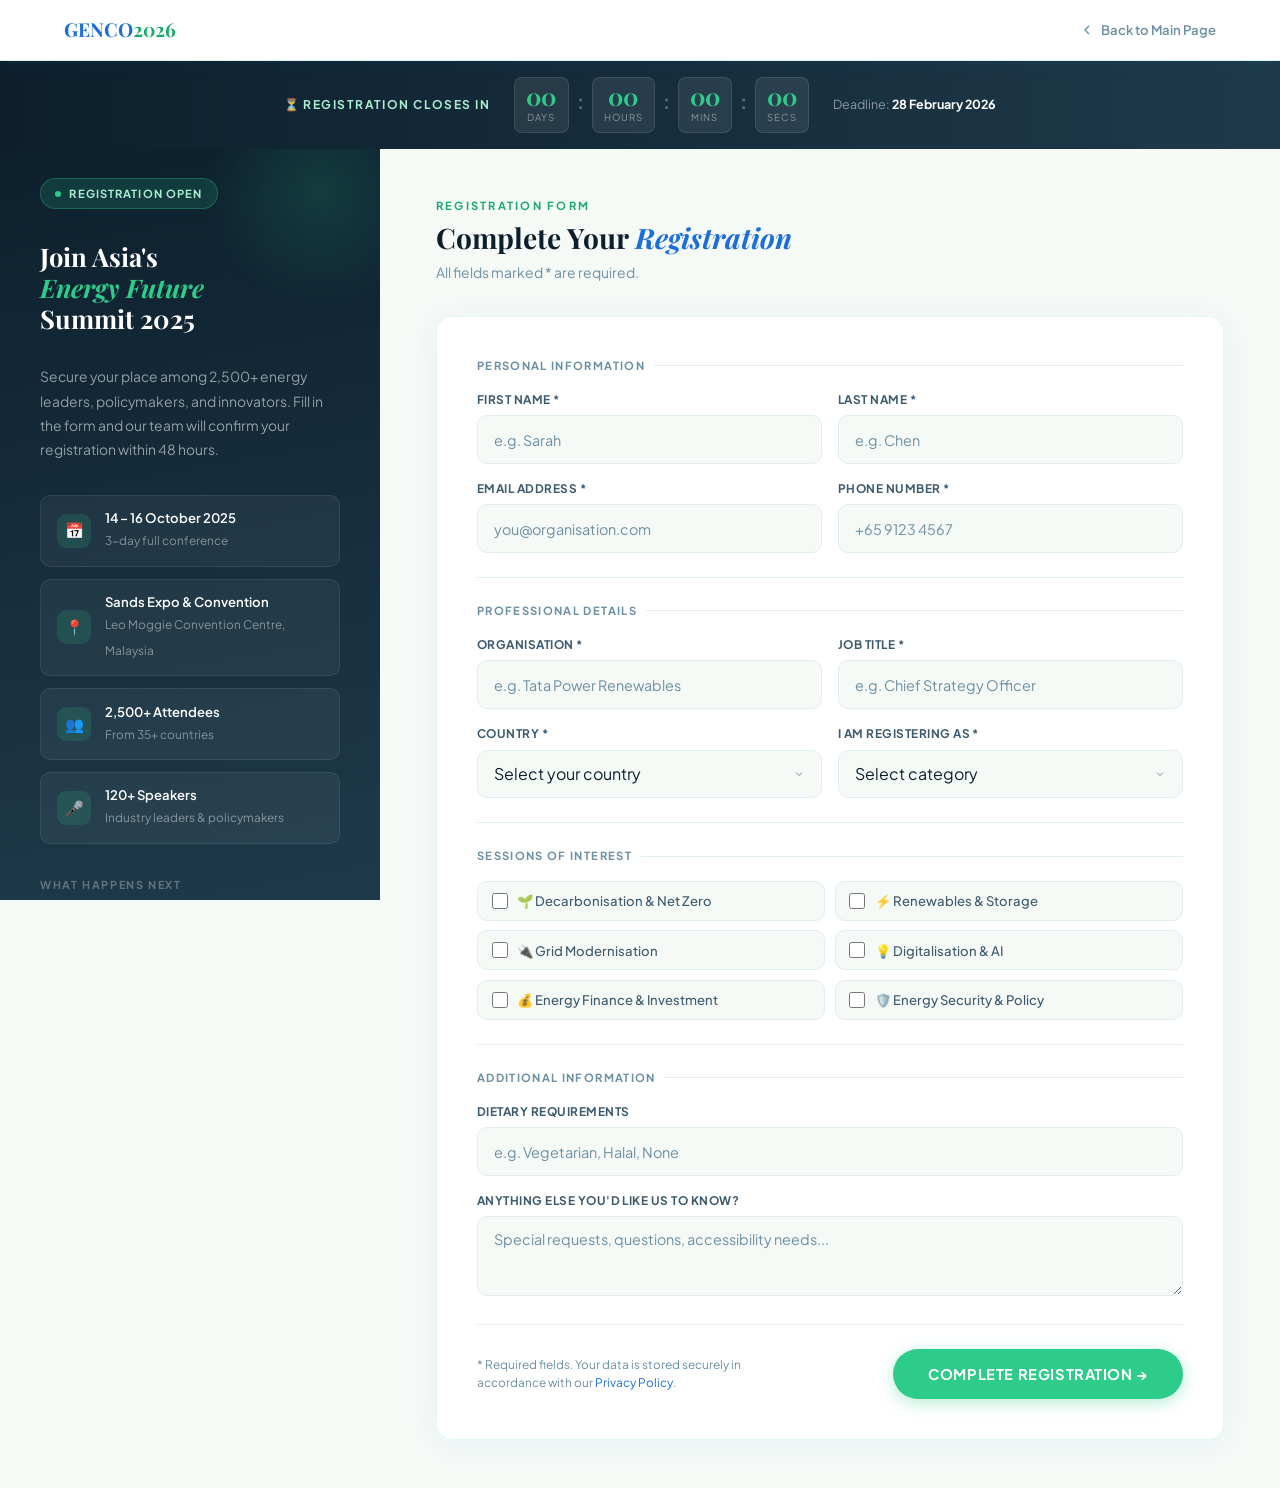
==== commit 98a01af4: "commit 11;35" ====
--- a/register.html
+++ b/register.html
@@ -3,8 +3,8 @@
 <head>
 <meta charset="UTF-8">
 <meta name="viewport" content="width=device-width, initial-scale=1.0, maximum-scale=1.0">
-<meta name="description" content="Register for Asia Future Energy Summit 2025 — October 14–16, Singapore.">
-<title>Registration | Asia Future Energy Summit 2025</title>
+<meta name="description" content="Register for Genco Conference 2026 — April 22-23, Malaysia.">
+<title>Registration | Genco Conference 2026</title>
 <link rel="preconnect" href="https://fonts.googleapis.com">
 <link rel="preconnect" href="https://fonts.gstatic.com" crossorigin>
 <link href="https://fonts.googleapis.com/css2?family=Plus+Jakarta+Sans:wght@300;400;500;600;700;800&family=Playfair+Display:ital,wght@0,700;1,700&display=swap" rel="stylesheet">
@@ -58,11 +58,8 @@
     font-size: 1.2rem; font-weight: 700;
     color: var(--blue); text-decoration: none;
     flex-shrink: 0;
-    display: flex; align-items: center; gap: 0.6rem;
   }
   .nav-logo span { color: var(--green-dark); }
-  /* Replace 'your-logo.png' with your logo filename (same folder as HTML) */
-  .nav-logo-img { height: 36px; width: auto; display: block; object-fit: contain; }
   .nav-back {
     display: flex; align-items: center; gap: 0.4rem;
     color: var(--text-muted); text-decoration: none;
@@ -71,22 +68,74 @@
   }
   .nav-back:hover { color: var(--blue); }
 
+  /* ── COUNTDOWN BANNER ── */
+  .countdown-banner {
+    background: linear-gradient(90deg, var(--ink) 0%, var(--ink-mid) 100%);
+    padding: 1rem 5%;
+    display: flex; align-items: center; justify-content: center;
+    gap: 1.5rem; flex-wrap: wrap;
+    position: sticky; top: 60px; z-index: 99;
+  }
+  .countdown-label {
+    font-size: 0.75rem; font-weight: 700; letter-spacing: 0.12em;
+    text-transform: uppercase; color: var(--green-light);
+    white-space: nowrap;
+  }
+  .countdown-timer {
+    display: flex; align-items: center; gap: 0.5rem;
+  }
+  .countdown-unit {
+    text-align: center;
+    background: rgba(255,255,255,0.08);
+    border: 1px solid rgba(255,255,255,0.1);
+    border-radius: 8px;
+    padding: 0.4rem 0.7rem;
+    min-width: 52px;
+  }
+  .countdown-num {
+    display: block;
+    font-family: var(--font-display);
+    font-size: 1.5rem; font-weight: 700;
+    color: var(--green); line-height: 1;
+  }
+  .countdown-unit-label {
+    display: block;
+    font-size: 0.6rem; letter-spacing: 0.1em;
+    text-transform: uppercase; color: rgba(255,255,255,0.45);
+    margin-top: 0.15rem;
+  }
+  .countdown-sep {
+    font-size: 1.2rem; font-weight: 700;
+    color: rgba(255,255,255,0.3); line-height: 1;
+    align-self: center; margin-bottom: 0.4rem;
+  }
+  .countdown-deadline {
+    font-size: 0.78rem; color: rgba(255,255,255,0.5);
+    white-space: nowrap;
+  }
+  .countdown-deadline strong { color: var(--white); }
+
   /* ── PAGE LAYOUT ── */
   .page-wrapper {
-    display: grid;
-    grid-template-columns: 380px 1fr;
-    min-height: calc(100vh - 60px);
+    min-height: calc(100vh - 130px);
   }
 
   /* ── LEFT PANEL ── */
   .left-panel {
     background: linear-gradient(170deg, var(--ink) 0%, var(--ink-mid) 100%);
     padding: 3rem 2.5rem;
-    position: sticky; top: 60px;
-    height: calc(100vh - 60px);
+    position: fixed;
+    top: 130px;
+    left: 0;
+    width: 380px;
+    height: calc(100vh - 130px);
     display: flex; flex-direction: column; gap: 2rem;
     overflow-y: auto; overflow-x: hidden;
-  }
+    scrollbar-width: none;
+    -ms-overflow-style: none;
+    z-index: 10;
+  }
+  .left-panel::-webkit-scrollbar { display: none; }
   .left-panel::before {
     content: '';
     position: absolute; top: -60px; right: -60px;
@@ -147,7 +196,7 @@
   .step-text strong { color: rgba(255,255,255,0.88); display: block; font-size: 0.83rem; margin-bottom: 0.1rem; }
 
   /* ── RIGHT PANEL ── */
-  .right-panel { padding: 3rem 3.5rem; background: var(--off-white); }
+  .right-panel { padding: 3rem 3.5rem; background: var(--off-white); margin-left: 380px; }
 
   .form-header { margin-bottom: 2rem; }
   .section-label { font-size: 0.7rem; font-weight: 700; letter-spacing: 0.2em; text-transform: uppercase; color: var(--green-dark); margin-bottom: 0.4rem; display: block; }
@@ -288,9 +337,10 @@
 
   /* Tablet */
   @media (max-width: 960px) {
-    .page-wrapper { grid-template-columns: 1fr; }
+    .page-wrapper { display: block; }
     .left-panel {
-      position: relative; top: 0; height: auto;
+      position: relative; top: 0; left: 0;
+      width: 100%; height: auto;
       padding: 2.5rem 5%;
       flex-direction: row; flex-wrap: wrap; gap: 1.5rem;
     }
@@ -298,7 +348,7 @@
     .left-badge, .left-panel h1, .left-panel > p { width: 100%; }
     .event-details { flex: 1; min-width: 240px; }
     .left-steps-section { flex: 1; min-width: 240px; }
-    .right-panel { padding: 2.5rem 5%; }
+    .right-panel { padding: 2.5rem 5%; margin-left: 0; }
   }
 
   /* Mobile */
@@ -308,6 +358,7 @@
     .nav-back span { display: none; }
 
     /* Countdown banner — compact on mobile */
+    .countdown-banner { padding: 0.75rem 4%; gap: 0.75rem; flex-direction: column; align-items: center; }
     .countdown-timer { gap: 0.35rem; }
     .countdown-unit { min-width: 44px; padding: 0.35rem 0.5rem; }
     .countdown-num { font-size: 1.3rem; }
@@ -366,16 +417,39 @@
 
 <!-- NAV -->
 <nav>
-  <a href="index.html" class="nav-logo">
-    <!-- Replace 'your-logo.png' with your actual logo filename -->
-    <img class="nav-logo-img" src="your-logo.png" alt="AFES Logo" onerror="this.style.display='none'">
-    <span class="nav-logo-text">AFES<span>2025</span></span>
-  </a>
+  <a href="index.html" class="nav-logo">GENCO<span>2026</span></a>
   <a href="index.html" class="nav-back">
     <svg width="16" height="16" viewBox="0 0 24 24" fill="none" stroke="currentColor" stroke-width="2"><polyline points="15 18 9 12 15 6"/></svg>
     <span>Back to Main Page</span>
   </a>
 </nav>
+
+<!-- COUNTDOWN BANNER -->
+<div class="countdown-banner">
+  <span class="countdown-label">⏳ Registration closes in</span>
+  <div class="countdown-timer">
+    <div class="countdown-unit">
+      <span class="countdown-num" id="cd-days">--</span>
+      <span class="countdown-unit-label">Days</span>
+    </div>
+    <span class="countdown-sep">:</span>
+    <div class="countdown-unit">
+      <span class="countdown-num" id="cd-hours">--</span>
+      <span class="countdown-unit-label">Hours</span>
+    </div>
+    <span class="countdown-sep">:</span>
+    <div class="countdown-unit">
+      <span class="countdown-num" id="cd-mins">--</span>
+      <span class="countdown-unit-label">Mins</span>
+    </div>
+    <span class="countdown-sep">:</span>
+    <div class="countdown-unit">
+      <span class="countdown-num" id="cd-secs">--</span>
+      <span class="countdown-unit-label">Secs</span>
+    </div>
+  </div>
+  <span class="countdown-deadline">Deadline: <strong>28 February 2026</strong></span>
+</div>
 
 <!-- PAGE BODY -->
 <div class="page-wrapper">
@@ -398,7 +472,7 @@
         <div class="event-detail-icon">📍</div>
         <div class="event-detail-text">
           <strong>Sands Expo & Convention</strong>
-          <span>Marina Bay, Singapore</span>
+          <span>Leo Moggie Convention Centre, Malaysia</span>
         </div>
       </div>
       <div class="event-detail">
@@ -561,7 +635,7 @@
       <div class="form-success" id="formSuccess">
         <div class="success-circle">✅</div>
         <h3>Registration Complete!</h3>
-        <p>Thank you for registering for AFES 2025. Our team will confirm your place within 48 hours. Please check your inbox for a confirmation email.</p>
+        <p>Thank you for registering for GCON 2026. Our team will confirm your place within 48 hours. Please check your inbox for a confirmation email.</p>
         <a href="index.html" class="back-home">← Back to Main Page</a>
       </div>
     </div>
@@ -645,7 +719,7 @@
         console.error("Submission error:", err);
         btn.textContent = "Complete Registration →";
         btn.disabled = false;
-        alert("Something went wrong. Please try again or contact us at info@afes2025.com");
+        alert("Something went wrong. Please try again or contact us at atifhaziq.othman@tnb.com.my");
       }
     });
   }
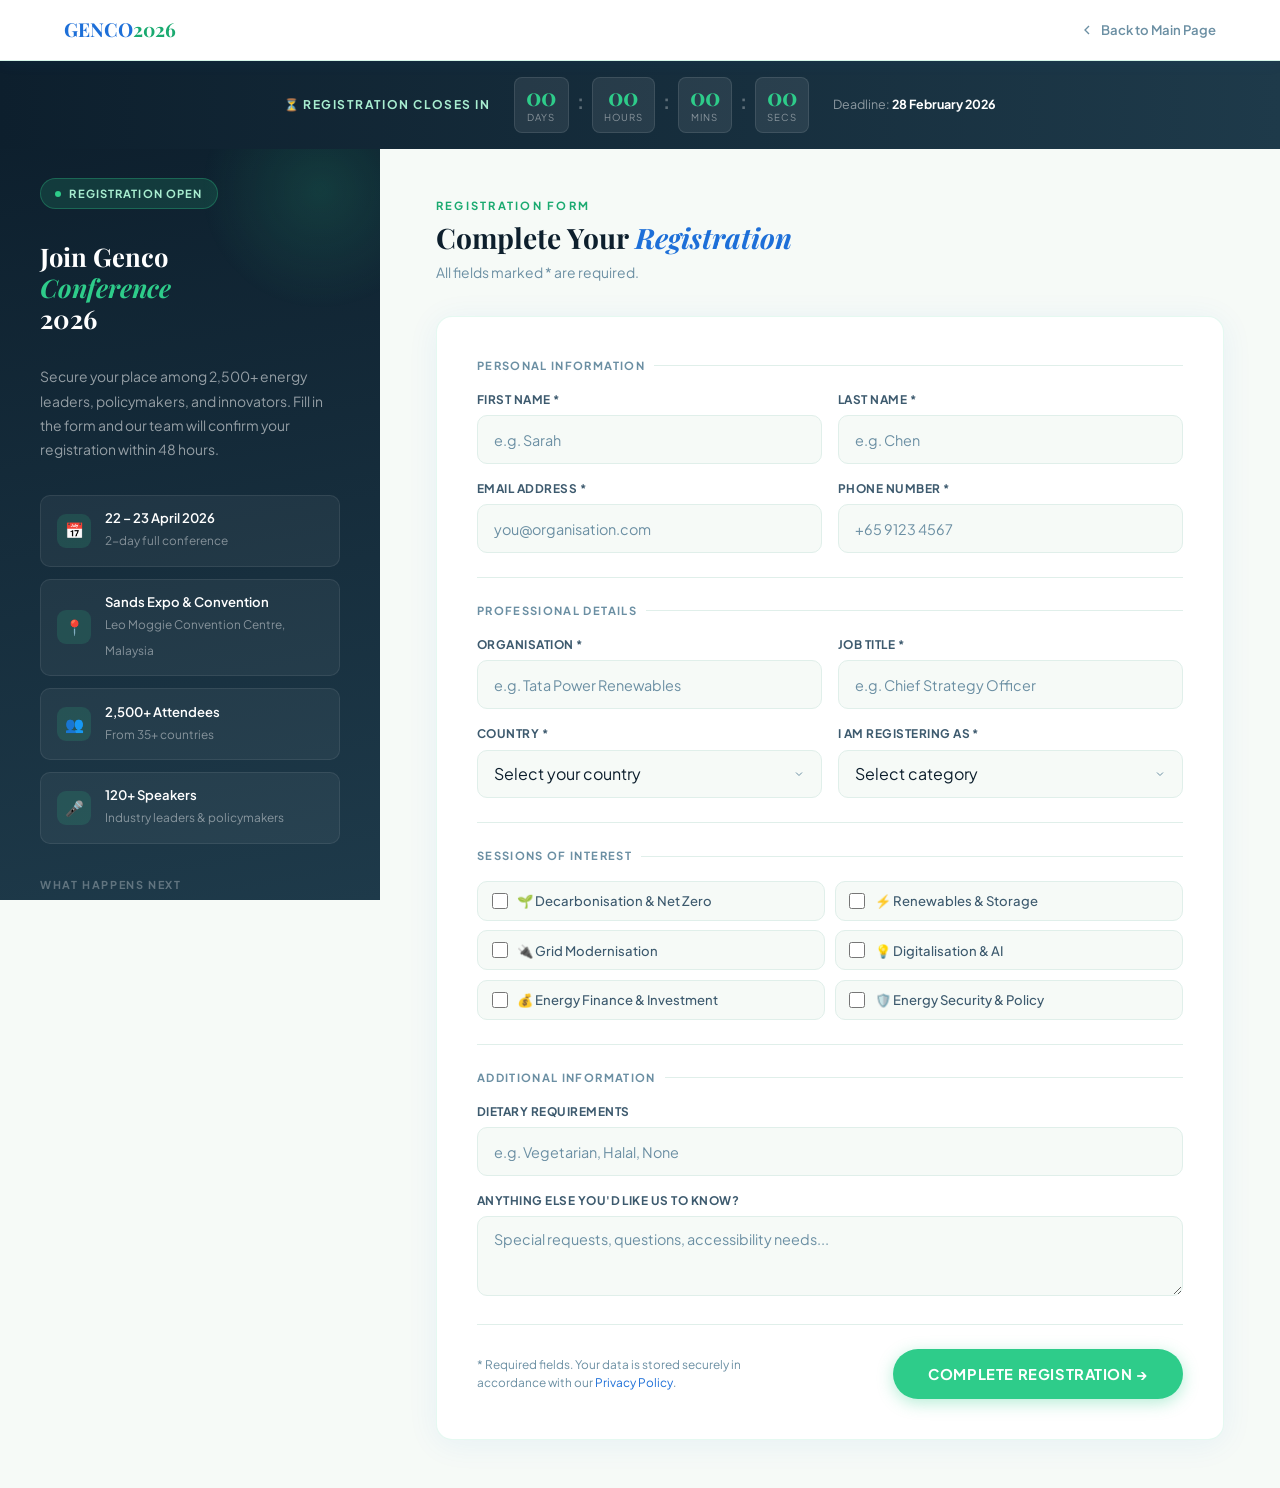
==== commit 938edbfb: "Merge branch 'main' of https://github.com/atifhaziqwork/Genco-Conference-2026" ====
--- a/register.html
+++ b/register.html
@@ -457,15 +457,15 @@
   <!-- LEFT PANEL -->
   <div class="left-panel">
     <div class="left-badge"><div class="left-badge-dot"></div>Registration Open</div>
-    <h1>Join Asia's<br><em>Energy Future</em><br>Summit 2025</h1>
+    <h1>Join Genco<br><em>Conference</em><br>2026</h1>
     <p>Secure your place among 2,500+ energy leaders, policymakers, and innovators. Fill in the form and our team will confirm your registration within 48 hours.</p>
 
     <div class="event-details">
       <div class="event-detail">
         <div class="event-detail-icon">📅</div>
         <div class="event-detail-text">
-          <strong>14 – 16 October 2025</strong>
-          <span>3-day full conference</span>
+          <strong>22 – 23 April 2026</strong>
+          <span>2-day full conference</span>
         </div>
       </div>
       <div class="event-detail">
